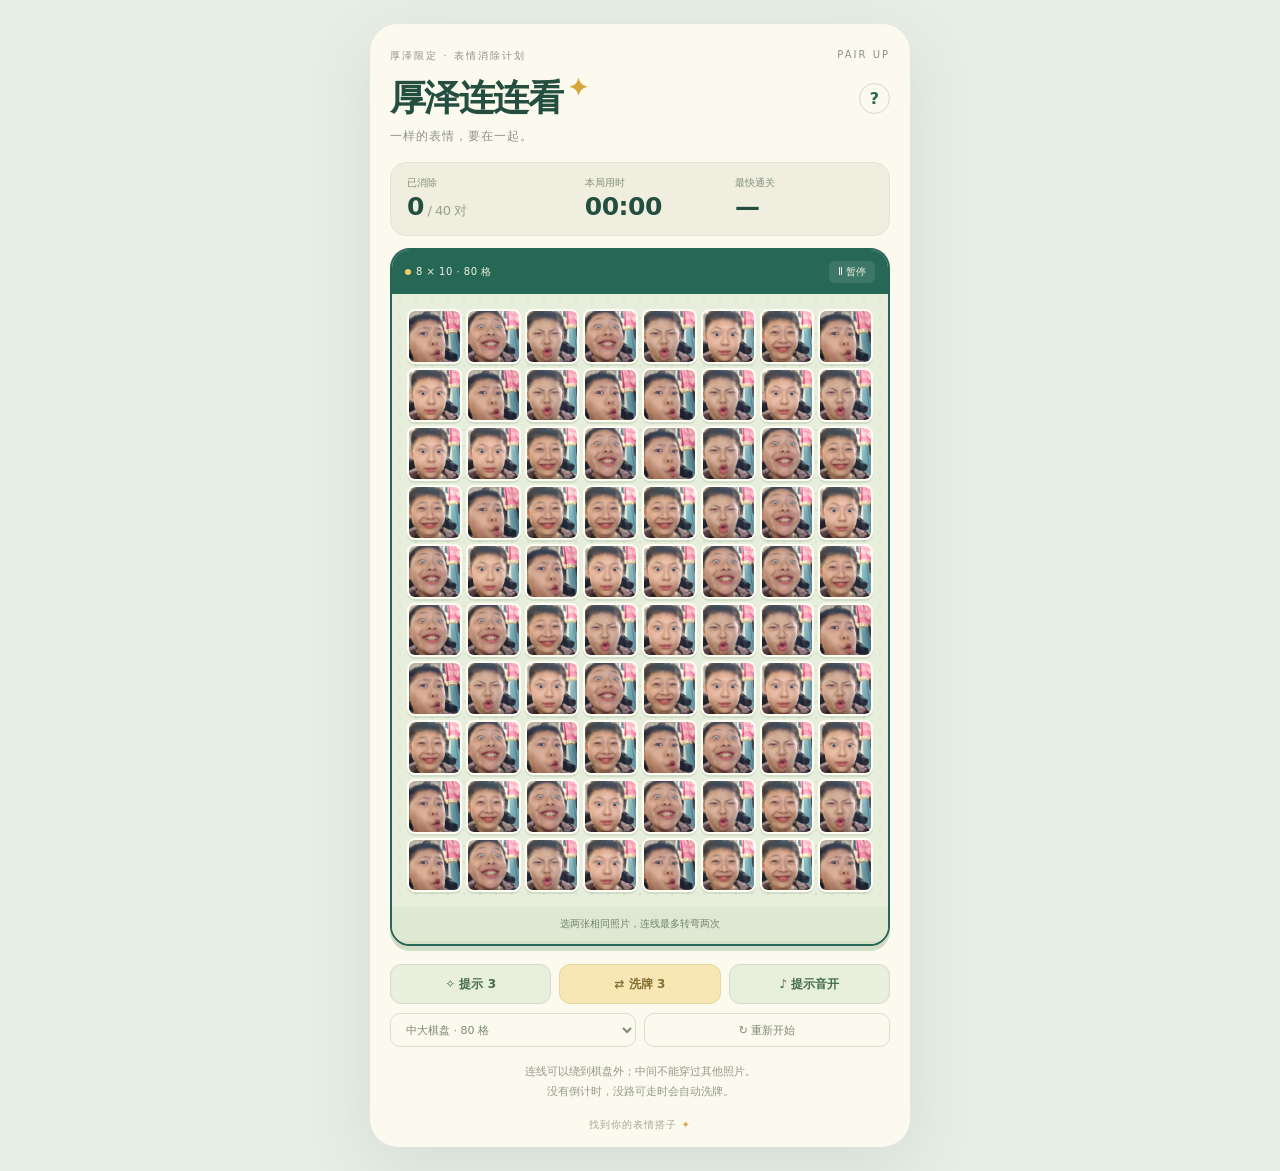
==== lianliankan.html @ 0070eb7d "新增厚泽照片连连看，支持手机竖屏和三种棋盘" ====
<!doctype html>
<html lang="zh-CN">
<head>
<meta charset="utf-8">
<meta name="viewport" content="width=device-width,initial-scale=1,viewport-fit=cover">
<meta name="theme-color" content="#276756">
<meta name="description" content="李厚泽表情连连看：五种表情，80格大棋盘，找到相同照片，最多两次转弯就能消除。">
<title>厚泽连连看 · 表情消除计划</title>
<style>
:root{--ink:#244e40;--green:#276756;--paper:#fcf9ef;--muted:#8a9585;--gold:#f1cb69}*{box-sizing:border-box}body{margin:0;background:#e7eee5;color:var(--ink);font-family:"PingFang SC","Microsoft YaHei",system-ui,sans-serif;-webkit-tap-highlight-color:transparent}.app{max-width:540px;margin:24px auto;padding:25px 20px 12px;background:var(--paper);border-radius:28px;box-shadow:0 20px 70px #284c411a}.edition{display:flex;justify-content:space-between;color:var(--muted);font-size:10px;letter-spacing:2px}.title{display:flex;justify-content:space-between;align-items:center;margin-top:11px}h1{font-size:36px;font-weight:950;letter-spacing:-1.6px;margin:0}h1 span{color:#d6a63d;margin-left:6px;font-size:24px;vertical-align:top}.subtitle{font-size:12px;letter-spacing:1px;color:var(--muted);margin:5px 0 17px}button,select{font:inherit;cursor:pointer}.icon{border:1px solid #d1dccc;background:none;width:31px;height:31px;color:var(--green);border-radius:50%;font-weight:800}.stats{display:grid;grid-template-columns:1.2fr 1fr 1fr;gap:12px;padding:13px 16px;background:#efeedf;border:1px solid #e2e5d5;border-radius:16px;margin-bottom:12px}.stats span{display:block;font-size:10px;color:#82907b}.stats b{display:block;font-size:25px;margin-top:3px;line-height:1.15;letter-spacing:-.5px}.stats small{font-size:13px;color:#9aa38c;font-weight:500}.board-frame{border:2px solid var(--green);border-radius:20px;overflow:hidden;box-shadow:0 5px #d1ddc6;background:#e7eedc}.board-bar{display:flex;align-items:center;justify-content:space-between;background:var(--green);color:#eef4df;padding:11px 13px;font-size:10px;letter-spacing:.5px}.board-bar i{display:inline-block;width:6px;height:6px;border-radius:50%;background:var(--gold);margin-right:5px}.pause-btn{border:0;background:#ffffff1a;border-radius:6px;color:#f3f5e8;font-size:10px;padding:4px 9px}.board-shell{position:relative;padding:15px;background-image:radial-gradient(#b4c9a355 1px,transparent 1px);background-size:16px 16px}.grid{display:grid;grid-template-columns:repeat(var(--cols,8),minmax(0,1fr));gap:4px}.tile{display:block;position:relative;aspect-ratio:1;border:2px solid #fffdf3;padding:0;border-radius:8px;background:#fffdf3;overflow:hidden;box-shadow:0 2px 0 #597a5426;touch-action:manipulation;transition:transform .13s,opacity .2s,border-color .13s;min-width:0}.tile img{display:block;width:100%;height:100%;object-fit:cover;transform:scale(1.35);transform-origin:50% 53%;pointer-events:none;user-select:none;-webkit-user-drag:none}.tile[data-type="2"] img{transform-origin:50% 87%;transform:scale(1.5)}.tile.selected{border-color:#f0bb3a;box-shadow:0 0 0 2px #e8b33a;transform:translateY(-2px) scale(1.03);z-index:2}.tile.hinted{animation:hint 1s ease-in-out 2}.tile.matched{transform:scale(.45);opacity:0}.tile.empty{visibility:hidden;pointer-events:none}.tile.wrong{animation:shake .23s}.tile:focus-visible{outline:3px solid #efa52f;outline-offset:2px}.links{position:absolute;inset:0;width:100%;height:100%;pointer-events:none;overflow:visible;z-index:3}.links polyline{stroke:#fff8da;stroke-width:5;fill:none;stroke-linecap:round;stroke-linejoin:round;filter:drop-shadow(0 0 3px #d8a125)}.links polyline+polyline{stroke:#eab333;stroke-width:2}.board-note{padding:10px 6px;text-align:center;background:#dfe8d2;font-size:10px;color:#70846a}.progress-track{height:3px;background:#d4dfc6}.progress-track div{height:100%;width:0;background:#e7bd52;transition:width .2s}.controls{display:grid;grid-template-columns:repeat(3,1fr);gap:8px;margin:18px 0 9px}.controls button{border:1px solid #d0dec5;border-radius:11px;background:#e8efdd;color:#426c46;height:40px;font-size:12px;font-weight:700}.controls button:nth-child(2){background:#f6e7b5;border-color:#ead79b;color:#887033}.controls button:disabled{opacity:.45;cursor:default}.settings{display:flex;gap:8px}.settings select,.settings button{min-width:0;border:1px solid #d9dfcf;background:transparent;border-radius:10px;color:#7c8974;height:34px;font-size:11px;padding:0 11px}.settings select{flex:1}.settings button{flex:1}.rules{font-size:11px;color:#929b89;text-align:center;margin:15px 0 5px;line-height:1.8}footer{text-align:center;letter-spacing:1px;font-size:10px;color:#a1a98f;padding:11px 0 3px}footer span{color:#d0aa50}.toast{position:fixed;left:50%;bottom:28px;transform:translate(-50%,10px);opacity:0;pointer-events:none;transition:.2s;background:#275b4eee;color:#fff7d9;padding:11px 20px;border-radius:24px;font-size:12px;z-index:20;white-space:nowrap;max-width:95vw}.toast.visible{opacity:1;transform:translate(-50%,0)}dialog{border:0;border-radius:23px;background:var(--paper);color:var(--ink);width:calc(100% - 44px);max-width:350px;padding:28px;box-shadow:0 20px 80px #12382944}dialog::backdrop{background:#183e326b;backdrop-filter:blur(4px)}dialog h2{margin:0 0 12px;font-size:23px}dialog p{font-size:13px;line-height:1.8;color:#7a8870}.dialog-buttons{display:flex;gap:8px;margin-top:22px}.dialog-buttons button{flex:1;border:0;border-radius:11px;padding:12px;background:#e6eddc;color:#63805d;font-size:13px}.dialog-buttons .primary{background:var(--green);color:white}.win-star{color:#dcad43;font-size:42px;display:block;text-align:center;margin-bottom:10px}.win-metric{font-size:32px!important;color:var(--green)!important;font-weight:800;text-align:center;margin:16px 0 4px}.win-sub{text-align:center;font-size:12px!important}.modal-close{position:absolute;right:14px;top:10px;border:0;background:none;font-size:24px;color:#99a18f}@keyframes hint{50%{border-color:#e8aa22;box-shadow:0 0 0 3px #f2c55b;transform:scale(1.05)}}@keyframes shake{25%{transform:translateX(-3px)}75%{transform:translateX(3px)}}@media(max-width:570px){body{background:var(--paper)}.app{margin:0;padding:calc(18px + env(safe-area-inset-top)) 13px calc(8px + env(safe-area-inset-bottom));border-radius:0;box-shadow:none}h1{font-size:33px}.subtitle{margin-bottom:13px}.board-shell{padding:13px}.stats{padding:11px 14px}.controls{margin-top:16px}}@media(prefers-reduced-motion:reduce){*{animation:none!important;transition:none!important}}
</style>
</head>
<body>
<main class="app">
<header><div class="edition">厚泽限定 · 表情消除计划 <span>PAIR UP</span></div><div class="title"><h1>厚泽连连看<span>✦</span></h1><button class="icon" id="help" aria-label="查看玩法">?</button></div><p class="subtitle">一样的表情，要在一起。</p></header>
<section class="stats" aria-label="本局进度"><div><span>已消除</span><b><em id="pairs" style="font-style:normal">0</em><small id="total"> / 40 对</small></b></div><div><span>本局用时</span><b id="time">00:00</b></div><div><span>最快通关</span><b id="best">—</b></div></section>
<section class="board-frame"><div class="board-bar"><span><i></i><span id="mode-label">8 × 10 · 80 格</span></span><button class="pause-btn" id="pause">Ⅱ 暂停</button></div><div class="board-shell" id="shell"><div class="grid" id="grid" aria-label="连连看棋盘"></div><svg class="links" id="links" aria-hidden="true"></svg></div><div class="board-note" id="note" role="status" aria-live="polite">选两张相同照片，连线最多转弯两次</div><div class="progress-track"><div id="progress"></div></div></section>
<div class="controls"><button id="hint">✧ 提示 <span id="hint-count">3</span></button><button id="shuffle">⇄ 洗牌 <span id="shuffle-count">3</span></button><button id="sound" aria-pressed="true">♪ 提示音开</button></div>
<div class="settings"><select id="size" aria-label="棋盘大小"><option value="8,10" selected>中大棋盘 · 80 格</option><option value="6,8">轻松棋盘 · 48 格</option><option value="8,12">大棋盘 · 96 格</option></select><button id="restart">↻ 重新开始</button></div>
<p class="rules">连线可以绕到棋盘外；中间不能穿过其他照片。<br>没有倒计时，没路可走时会自动洗牌。</p><footer>找到你的表情搭子 <span>✦</span></footer>
</main><div class="toast" id="toast" role="status" aria-live="polite"></div>
<dialog id="help-dialog"><button class="modal-close" aria-label="关闭玩法">×</button><h2>怎么连，都开心</h2><p>点击两张相同照片：只要能用<strong>最多转弯两次</strong>的线连接，中间没有其他照片，就能消除。</p><p>连线可以从棋盘外绕过去。每局有 3 次提示和 3 次洗牌；没有可消除组合时，会免费自动洗牌。</p><p>从第一次选照片开始计时，暂停和切到后台不计时。消除全部照片即可通关！</p><div class="dialog-buttons"><button class="primary" id="close-help">开玩！</button></div></dialog>
<dialog id="pause-dialog"><h2>休息一下</h2><p>计时已暂停，棋盘也在等你。</p><div class="dialog-buttons"><button class="primary" id="resume">继续连连看</button></div></dialog>
<dialog id="restart-dialog"><h2>开始新的一局？</h2><p>本局进度会清空，最快通关记录会保留。</p><div class="dialog-buttons"><button id="cancel-restart">接着玩</button><button class="primary" id="confirm-restart">开始新局</button></div></dialog>
<dialog id="win-dialog"><span class="win-star">✦</span><h2 style="text-align:center">表情搭子，全员到齐！</h2><p class="win-metric" id="win-time"></p><p class="win-sub" id="win-text"></p><div class="dialog-buttons"><button class="primary" id="again">再来一局</button></div></dialog>
<script id="engine">
'use strict';
const LinkGame=(()=>{
 const dirs=[[-1,0],[0,1],[1,0],[0,-1]];
 function findPath(board,a,b,ignoreType=false){
  if(a.r===b.r&&a.c===b.c||!board[a.r]?.[a.c]||!board[b.r]?.[b.c]||!ignoreType&&board[a.r][a.c]!==board[b.r][b.c])return null;
  const rows=board.length,cols=board[0].length,best=Array.from({length:rows},()=>Array.from({length:cols},()=>[3,3,3,3]));
  const queue=[{r:a.r,c:a.c,d:-1,t:0,prev:null}];
  for(let head=0;head<queue.length;head++){
   const p=queue[head];
   for(let d=0;d<4;d++){
    if(p.d>=0&&d===(p.d+2)%4)continue;
    const r=p.r+dirs[d][0],c=p.c+dirs[d][1],t=p.t+(p.d>=0&&p.d!==d?1:0);
    if(r<0||c<0||r>=rows||c>=cols||t>2||best[r][c][d]<=t)continue;
    if(board[r][c]&&!(r===b.r&&c===b.c))continue;
    best[r][c][d]=t;const node={r,c,d,t,prev:p};
    if(r===b.r&&c===b.c){const path=[];for(let cur=node;cur;cur=cur.prev)path.unshift({r:cur.r,c:cur.c});return path.filter((v,i)=>i===0||i===path.length-1||(v.r-path[i-1].r!==path[i+1].r-v.r)||(v.c-path[i-1].c!==path[i+1].c-v.c));}
    queue.push(node);
   }
  }return null;
 }
 function cells(board){const result=[];for(let r=1;r<board.length-1;r++)for(let c=1;c<board[0].length-1;c++)if(board[r][c])result.push({r,c});return result;}
 function findPair(board){const groups=new Map();for(const p of cells(board)){const value=board[p.r][p.c];if(!groups.has(value))groups.set(value,[]);groups.get(value).push(p);}for(const group of groups.values())for(let i=0;i<group.length;i++)for(let j=i+1;j<group.length;j++){const path=findPath(board,group[i],group[j]);if(path)return {a:group[i],b:group[j],path};}return null;}
 function randomize(values){for(let i=values.length-1;i>0;i--){const j=Math.floor(Math.random()*(i+1));[values[i],values[j]]=[values[j],values[i]];}return values;}
 function reshuffle(board){
  const occupied=cells(board);if(!occupied.length)return null;const values=occupied.map(p=>board[p.r][p.c]);
  for(let tries=0;tries<30;tries++){randomize(values);occupied.forEach((p,i)=>{board[p.r][p.c]=values[i];});const pair=findPair(board);if(pair)return pair;}
  for(let i=0;i<occupied.length;i++)for(let j=i+1;j<occupied.length;j++){const a=occupied[i],b=occupied[j];if(!findPath(board,a,b,true))continue;const match=occupied.find(p=>(p.r!==a.r||p.c!==a.c)&&board[p.r][p.c]===board[a.r][a.c]);if(match){[board[b.r][b.c],board[match.r][match.c]]=[board[match.r][match.c],board[b.r][b.c]];return {a,b,path:findPath(board,a,b)};}}
  throw new Error('Unable to prepare a move');
 }
 function makeBoard(cols,rows){const board=Array.from({length:rows+2},()=>Array(cols+2).fill(0)),values=[];for(let i=0;i<rows*cols/2;i++)values.push(i%5+1,i%5+1);randomize(values);for(let r=1;r<=rows;r++)for(let c=1;c<=cols;c++)board[r][c]=values.shift();reshuffle(board);return board;}
 return {findPath,findPair,reshuffle,makeBoard,cells};
})();
</script>
<script>
(()=>{
 const $=s=>document.querySelector(s),names=['发呆厚泽','微笑厚泽','嘟嘴厚泽','惊讶厚泽','开心厚泽'];
 let cols=8,rows=10,board,selected=null,pair=null,removed=0,hints=3,shuffles=3,busy=false,version=0,won=false,elapsed=0,segment=null,started=false,sound=true,audioCtx,toastTimer,pendingSize=null;
 const tileMap=new Map(),key=p=>`${p.r},${p.c}`;
 try{sound=localStorage.getItem('houze-link-sound')!=='off';}catch{}
 const now=()=>elapsed+(segment===null?0:performance.now()-segment);
 const format=ms=>{const s=Math.floor(ms/1000);return String(Math.floor(s/60)).padStart(2,'0')+':'+String(s%60).padStart(2,'0');};
 const storageKey=()=>`houze-link-best-${cols}x${rows}`;
 function bestTime(){try{return Number(localStorage.getItem(storageKey()))||0;}catch{return 0;}}
 function notify(text){clearTimeout(toastTimer);$('#toast').textContent=text;$('#toast').classList.add('visible');toastTimer=setTimeout(()=>$('#toast').classList.remove('visible'),2000);}
 function note(text){$('#note').textContent=text;}
 function unlock(){if(!sound)return;try{audioCtx ||= new (window.AudioContext||window.webkitAudioContext)();if(audioCtx.state!=='running')audioCtx.resume().catch(()=>{});}catch{}}
 function ding(win=false){if(!sound||!audioCtx||audioCtx.state!=='running')return;try{for(const [delay,freq] of win?[[0,784],[.13,988],[.26,1175]]:[[0,1175]]){const o=audioCtx.createOscillator(),g=audioCtx.createGain(),t=audioCtx.currentTime+delay;o.type='sine';o.frequency.setValueAtTime(freq,t);o.connect(g);g.connect(audioCtx.destination);g.gain.setValueAtTime(0,t);g.gain.linearRampToValueAtTime(.12,t+.005);g.gain.exponentialRampToValueAtTime(.0001,t+.28);o.start(t);o.stop(t+.3);o.onended=()=>{o.disconnect();g.disconnect();};}}catch{}}
 function soundUI(){$('#sound').textContent=sound?'♪ 提示音开':'♪ 提示音关';$('#sound').setAttribute('aria-pressed',String(sound));}
 function stopClock(){if(segment!==null){elapsed+=performance.now()-segment;segment=null;}}
 function resumeClock(){if(started&&!won&&!document.hidden&&!document.querySelector('dialog[open]'))segment=performance.now();}
 function showDialog(d){stopClock();d.showModal();}
 function closeDialog(d){d.close();resumeClock();}
 function startClock(){if(!started){started=true;segment=performance.now();}}
 function getTile(p){return tileMap.get(key(p));}
 function clearSelect(){if(selected)getTile(selected)?.classList.remove('selected');selected=null;}
 function update(){$('#pairs').textContent=removed/2;$('#total').textContent=` / ${cols*rows/2} 对`;$('#progress').style.width=(removed/(cols*rows)*100)+'%';$('#hint-count').textContent=hints;$('#shuffle-count').textContent=shuffles;$('#hint').disabled=busy||won||!hints;$('#shuffle').disabled=busy||won||!shuffles;$('#pause').disabled=won;}
 function renderBoard(){tileMap.clear();const fragment=document.createDocumentFragment();for(let r=1;r<=rows;r++)for(let c=1;c<=cols;c++){const value=board[r][c],button=document.createElement('button');button.type='button';button.className='tile'+(!value?' empty':'');button.dataset.type=value-1;button.setAttribute('aria-label',value?`${names[value-1]}，第${r}行第${c}列`:'已消除');button.tabIndex=value?0:-1;if(value){const img=document.createElement('img');img.src=`face-${value-1}.jpg`;img.alt='';img.draggable=false;button.append(img);}button.onclick=()=>choose({r,c});tileMap.set(key({r,c}),button);fragment.append(button);}$('#grid').replaceChildren(fragment);$('#grid').style.setProperty('--cols',cols);}
 function drawPath(path){const shell=$('#shell').getBoundingClientRect(),grid=$('#grid').getBoundingClientRect(),first=getTile({r:1,c:1}).getBoundingClientRect(),gap=4;const points=path.map(p=>{const x=p.c===0?5:p.c===cols+1?shell.width-5:grid.left-shell.left+(p.c-1)*(first.width+gap)+first.width/2;const y=p.r===0?5:p.r===rows+1?shell.height-5:grid.top-shell.top+(p.r-1)*(first.height+gap)+first.height/2;return `${x},${y}`;}).join(' ');$('#links').setAttribute('viewBox',`0 0 ${shell.width} ${shell.height}`);$('#links').innerHTML=`<polyline points="${points}"/><polyline points="${points}"/>`;}
 function choose(p){if(busy||won||document.querySelector('dialog[open]')||!board[p.r][p.c])return;unlock();startClock();document.querySelectorAll('.hinted').forEach(el=>el.classList.remove('hinted'));if(!selected){selected=p;getTile(p).classList.add('selected');note('再选一张相同的照片');return;}if(key(selected)===key(p)){clearSelect();note('选两张相同照片，连线最多转弯两次');return;}const a=selected,path=LinkGame.findPath(board,a,p);clearSelect();if(!path){const button=getTile(p);button.classList.remove('wrong');void button.offsetWidth;button.classList.add('wrong');selected=p;button.classList.add('selected');note(board[a.r][a.c]!==board[p.r][p.c]?'表情不同，再找找它的搭子':'这条路被挡住了，试试别的搭子');return;}busy=true;drawPath(path);ding();getTile(a).classList.add('matched');getTile(p).classList.add('matched');update();const current=version;setTimeout(()=>{if(current!==version)return;board[a.r][a.c]=board[p.r][p.c]=0;removed+=2;for(const cell of [a,p]){const el=getTile(cell);el.className='tile empty';el.tabIndex=-1;el.setAttribute('aria-label','已消除');}$('#links').replaceChildren();busy=false;if(removed===cols*rows){finish();return;}pair=LinkGame.findPair(board);if(!pair){pair=LinkGame.reshuffle(board);renderBoard();notify('没有可连组合，已免费洗牌');}note('连上啦！继续找下一对');update();},240);}
 function newGame(){version++;[cols,rows]=$('#size').value.split(',').map(Number);board=LinkGame.makeBoard(cols,rows);pair=LinkGame.findPair(board);selected=null;removed=0;hints=shuffles=3;busy=won=started=false;elapsed=0;segment=null;$('#time').textContent='00:00';$('#links').replaceChildren();$('#mode-label').textContent=`${cols} × ${rows} · ${cols*rows} 格`;const best=bestTime();$('#best').textContent=best?format(best):'—';renderBoard();update();note('选两张相同照片，连线最多转弯两次');}
 function finish(){stopClock();won=true;const duration=Math.round(now()),best=bestTime(),record=!best||duration<best;if(record){try{localStorage.setItem(storageKey(),String(duration));}catch{}$('#best').textContent=format(duration);}$('#time').textContent=format(duration);$('#win-time').textContent=format(duration);$('#win-text').textContent=`${cols*rows/2} 对表情全部消除${record?' · 刷新最快纪录！':' · 配合满分！'}`;note('全部配对成功！');update();ding(true);showDialog($('#win-dialog'));}
 $('#hint').onclick=()=>{if(busy||won||!hints)return;unlock();startClock();clearSelect();pair=LinkGame.findPair(board);if(!pair)return;hints--;getTile(pair.a).classList.remove('hinted');getTile(pair.b).classList.remove('hinted');void getTile(pair.a).offsetWidth;getTile(pair.a).classList.add('hinted');getTile(pair.b).classList.add('hinted');note('这两张在闪光，点它们试试');update();};
 $('#shuffle').onclick=()=>{if(busy||won||!shuffles)return;unlock();startClock();shuffles--;clearSelect();pair=LinkGame.reshuffle(board);renderBoard();note('新位置，新搭子！');update();};
 $('#sound').onclick=()=>{sound=!sound;try{localStorage.setItem('houze-link-sound',sound?'on':'off');}catch{}soundUI();if(sound){unlock();if(audioCtx)audioCtx.resume().then(()=>ding()).catch(()=>{});}};
 $('#help').onclick=()=>showDialog($('#help-dialog'));$('#close-help').onclick=$('.modal-close').onclick=()=>closeDialog($('#help-dialog'));
 $('#pause').onclick=()=>{if(!won)showDialog($('#pause-dialog'));};$('#resume').onclick=()=>closeDialog($('#pause-dialog'));
 function confirmNew(size=null){if(busy){if(size)$('#size').value=`${cols},${rows}`;return;}if(!started||won){newGame();return;}pendingSize=size;showDialog($('#restart-dialog'));}
 $('#restart').onclick=()=>confirmNew();$('#size').onchange=()=>confirmNew($('#size').value);
 $('#cancel-restart').onclick=()=>{if(pendingSize)$('#size').value=`${cols},${rows}`;pendingSize=null;closeDialog($('#restart-dialog'));};
 $('#confirm-restart').onclick=()=>{$('#restart-dialog').close();pendingSize=null;newGame();};$('#again').onclick=()=>{$('#win-dialog').close();newGame();};
 document.querySelectorAll('dialog').forEach(d=>{d.addEventListener('close',()=>{if(d.id==='restart-dialog'&&pendingSize){$('#size').value=`${cols},${rows}`;pendingSize=null;}if(segment===null)resumeClock();});});
 document.addEventListener('visibilitychange',()=>{if(document.hidden){stopClock();if(started&&!won&&!document.querySelector('dialog[open]'))$('#pause-dialog').showModal();}else if(!document.querySelector('dialog[open]'))resumeClock();});
 setInterval(()=>{if(!won)$('#time').textContent=format(now());},250);window.addEventListener('resize',()=>$('#links').replaceChildren());soundUI();newGame();
})();
</script></body></html>
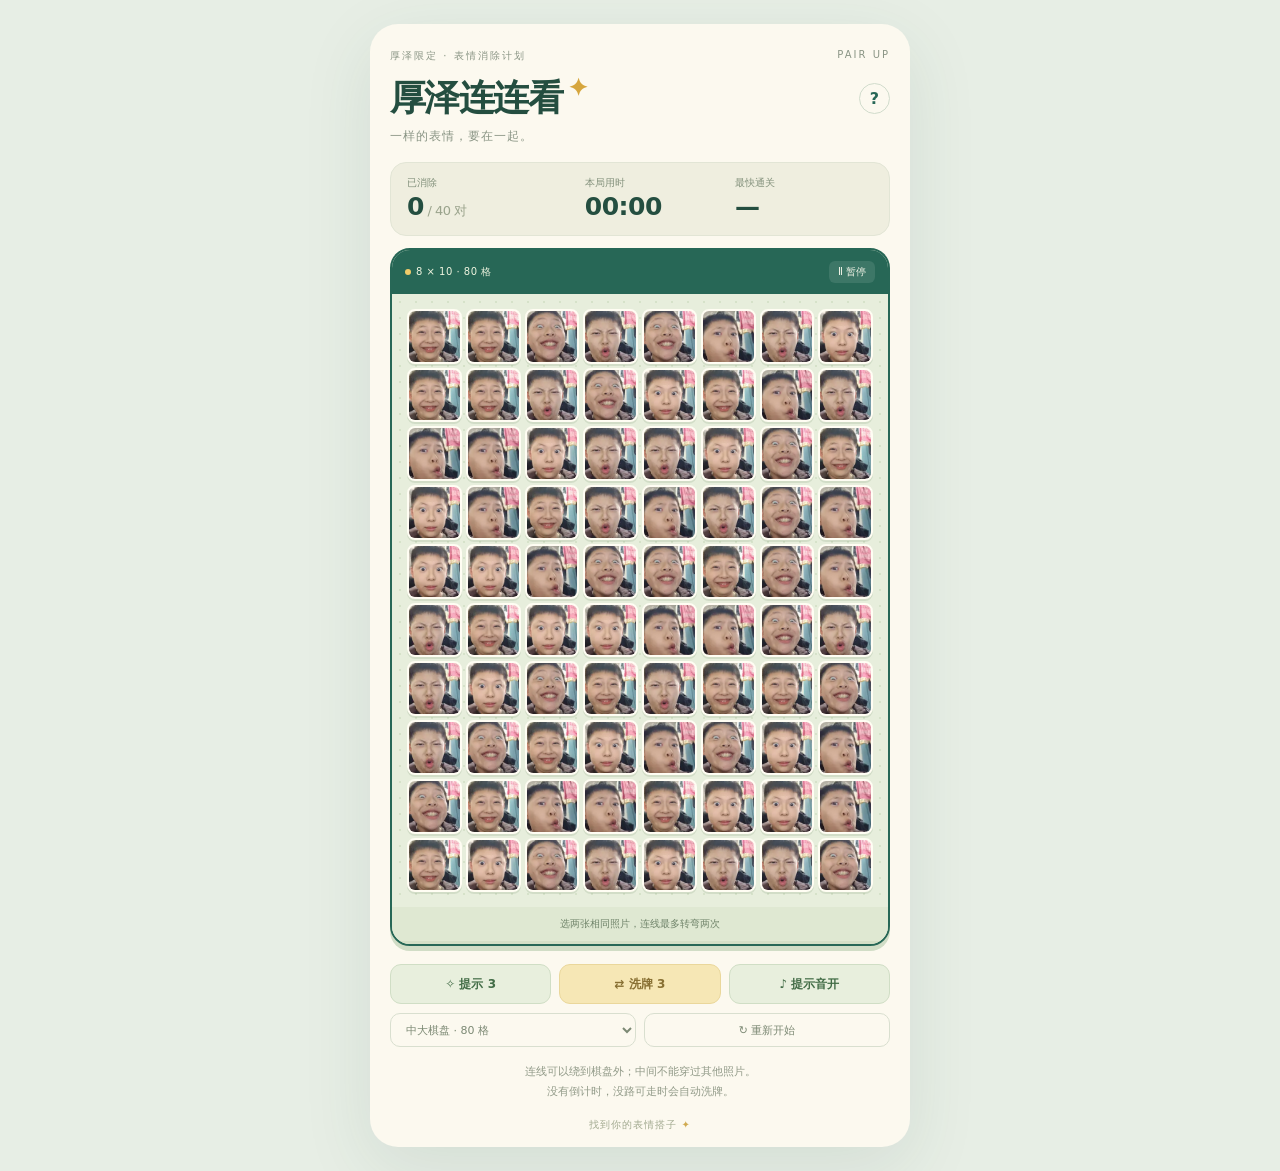
==== commit 3733f852: "优化连连看首屏：内嵌192像素缩略图，减少94%加载数据" ====
--- a/lianliankan.html
+++ b/lianliankan.html
@@ -59,6 +59,7 @@
 </script>
 <script>
 (()=>{
+ const portraits=["[data-uri]","[data-uri]","[data-uri]","[data-uri]","[data-uri]"];
  const $=s=>document.querySelector(s),names=['发呆厚泽','微笑厚泽','嘟嘴厚泽','惊讶厚泽','开心厚泽'];
  let cols=8,rows=10,board,selected=null,pair=null,removed=0,hints=3,shuffles=3,busy=false,version=0,won=false,elapsed=0,segment=null,started=false,sound=true,audioCtx,toastTimer,pendingSize=null;
  const tileMap=new Map(),key=p=>`${p.r},${p.c}`;
@@ -80,7 +81,7 @@
  function getTile(p){return tileMap.get(key(p));}
  function clearSelect(){if(selected)getTile(selected)?.classList.remove('selected');selected=null;}
  function update(){$('#pairs').textContent=removed/2;$('#total').textContent=` / ${cols*rows/2} 对`;$('#progress').style.width=(removed/(cols*rows)*100)+'%';$('#hint-count').textContent=hints;$('#shuffle-count').textContent=shuffles;$('#hint').disabled=busy||won||!hints;$('#shuffle').disabled=busy||won||!shuffles;$('#pause').disabled=won;}
- function renderBoard(){tileMap.clear();const fragment=document.createDocumentFragment();for(let r=1;r<=rows;r++)for(let c=1;c<=cols;c++){const value=board[r][c],button=document.createElement('button');button.type='button';button.className='tile'+(!value?' empty':'');button.dataset.type=value-1;button.setAttribute('aria-label',value?`${names[value-1]}，第${r}行第${c}列`:'已消除');button.tabIndex=value?0:-1;if(value){const img=document.createElement('img');img.src=`face-${value-1}.jpg`;img.alt='';img.draggable=false;button.append(img);}button.onclick=()=>choose({r,c});tileMap.set(key({r,c}),button);fragment.append(button);}$('#grid').replaceChildren(fragment);$('#grid').style.setProperty('--cols',cols);}
+ function renderBoard(){tileMap.clear();const fragment=document.createDocumentFragment();for(let r=1;r<=rows;r++)for(let c=1;c<=cols;c++){const value=board[r][c],button=document.createElement('button');button.type='button';button.className='tile'+(!value?' empty':'');button.dataset.type=value-1;button.setAttribute('aria-label',value?`${names[value-1]}，第${r}行第${c}列`:'已消除');button.tabIndex=value?0:-1;if(value){const img=document.createElement('img');img.src=portraits[value-1];img.decoding='sync';img.alt='';img.draggable=false;button.append(img);}button.onclick=()=>choose({r,c});tileMap.set(key({r,c}),button);fragment.append(button);}$('#grid').replaceChildren(fragment);$('#grid').style.setProperty('--cols',cols);}
  function drawPath(path){const shell=$('#shell').getBoundingClientRect(),grid=$('#grid').getBoundingClientRect(),first=getTile({r:1,c:1}).getBoundingClientRect(),gap=4;const points=path.map(p=>{const x=p.c===0?5:p.c===cols+1?shell.width-5:grid.left-shell.left+(p.c-1)*(first.width+gap)+first.width/2;const y=p.r===0?5:p.r===rows+1?shell.height-5:grid.top-shell.top+(p.r-1)*(first.height+gap)+first.height/2;return `${x},${y}`;}).join(' ');$('#links').setAttribute('viewBox',`0 0 ${shell.width} ${shell.height}`);$('#links').innerHTML=`<polyline points="${points}"/><polyline points="${points}"/>`;}
  function choose(p){if(busy||won||document.querySelector('dialog[open]')||!board[p.r][p.c])return;unlock();startClock();document.querySelectorAll('.hinted').forEach(el=>el.classList.remove('hinted'));if(!selected){selected=p;getTile(p).classList.add('selected');note('再选一张相同的照片');return;}if(key(selected)===key(p)){clearSelect();note('选两张相同照片，连线最多转弯两次');return;}const a=selected,path=LinkGame.findPath(board,a,p);clearSelect();if(!path){const button=getTile(p);button.classList.remove('wrong');void button.offsetWidth;button.classList.add('wrong');selected=p;button.classList.add('selected');note(board[a.r][a.c]!==board[p.r][p.c]?'表情不同，再找找它的搭子':'这条路被挡住了，试试别的搭子');return;}busy=true;drawPath(path);ding();getTile(a).classList.add('matched');getTile(p).classList.add('matched');update();const current=version;setTimeout(()=>{if(current!==version)return;board[a.r][a.c]=board[p.r][p.c]=0;removed+=2;for(const cell of [a,p]){const el=getTile(cell);el.className='tile empty';el.tabIndex=-1;el.setAttribute('aria-label','已消除');}$('#links').replaceChildren();busy=false;if(removed===cols*rows){finish();return;}pair=LinkGame.findPair(board);if(!pair){pair=LinkGame.reshuffle(board);renderBoard();notify('没有可连组合，已免费洗牌');}note('连上啦！继续找下一对');update();},240);}
  function newGame(){version++;[cols,rows]=$('#size').value.split(',').map(Number);board=LinkGame.makeBoard(cols,rows);pair=LinkGame.findPair(board);selected=null;removed=0;hints=shuffles=3;busy=won=started=false;elapsed=0;segment=null;$('#time').textContent='00:00';$('#links').replaceChildren();$('#mode-label').textContent=`${cols} × ${rows} · ${cols*rows} 格`;const best=bestTime();$('#best').textContent=best?format(best):'—';renderBoard();update();note('选两张相同照片，连线最多转弯两次');}
